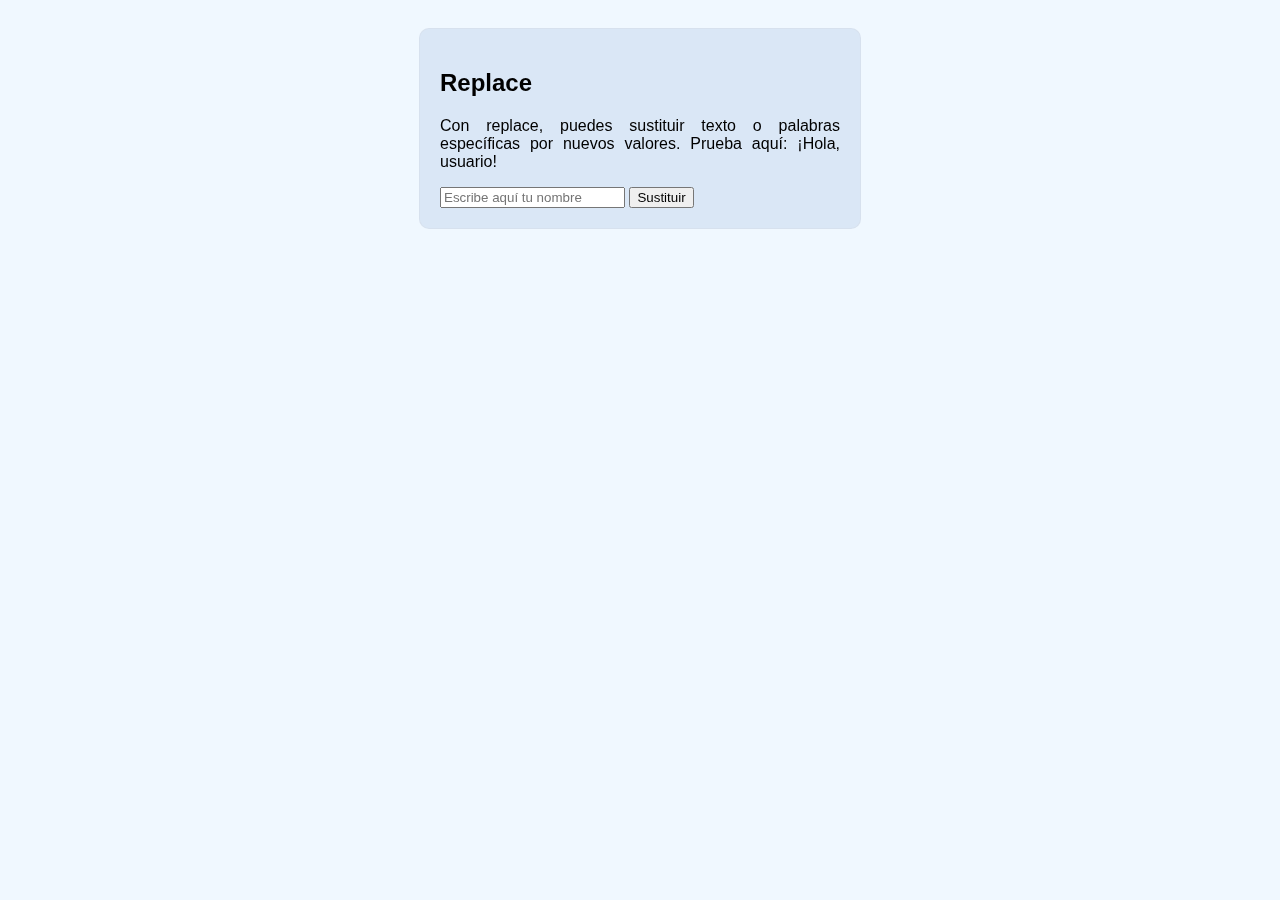
==== Alejandro/index.html @ 1c9c6162 "Ejercicio replace" ====
<!DOCTYPE html>
<html lang="es">
<head>
    <meta charset="UTF-8">
    <meta name="viewport" content="width=device-width, initial-scale=1.0">
    <title>Alejandro A. - Objeto String</title>
    <style>
        body {
            display: flex;
            justify-content: center;
            align-items: center;
            font-family: Arial;
            background-color: aliceblue;
        }
        .recuadro{
            text-align: justify;
            border: 1.5px solid rgba(209, 213, 219, 0.3);
            border-radius: 10px;
            padding: 20px;
            max-width: 400px;
            margin: 20px auto;
            background: rgba(97, 135, 192, 0.15);
            -webkit-backdrop-filter: blur(5px);
            backdrop-filter: blur(5px);
        }
    </style>
</head>
<body>
    <div class="recuadro">
        <h2>Replace</h2>
        <p id="string1">Con replace, puedes sustituir texto o palabras específicas por nuevos valores. Prueba aquí: ¡Hola, usuario!</p>
        <input type="text" id="nombre" placeholder="Escribe aquí tu nombre">
        <button onclick="replace()">Sustituir</button>
    </div>
    <script>
        function replace(){
            let texto = document.getElementById("string1").innerHTML; 
            let nombreUsuario = document.getElementById("nombre");
            document.getElementById("string1").innerHTML = string1.replace("usuario", nombreUsuario);
        }
    </script>
</body>
</html>
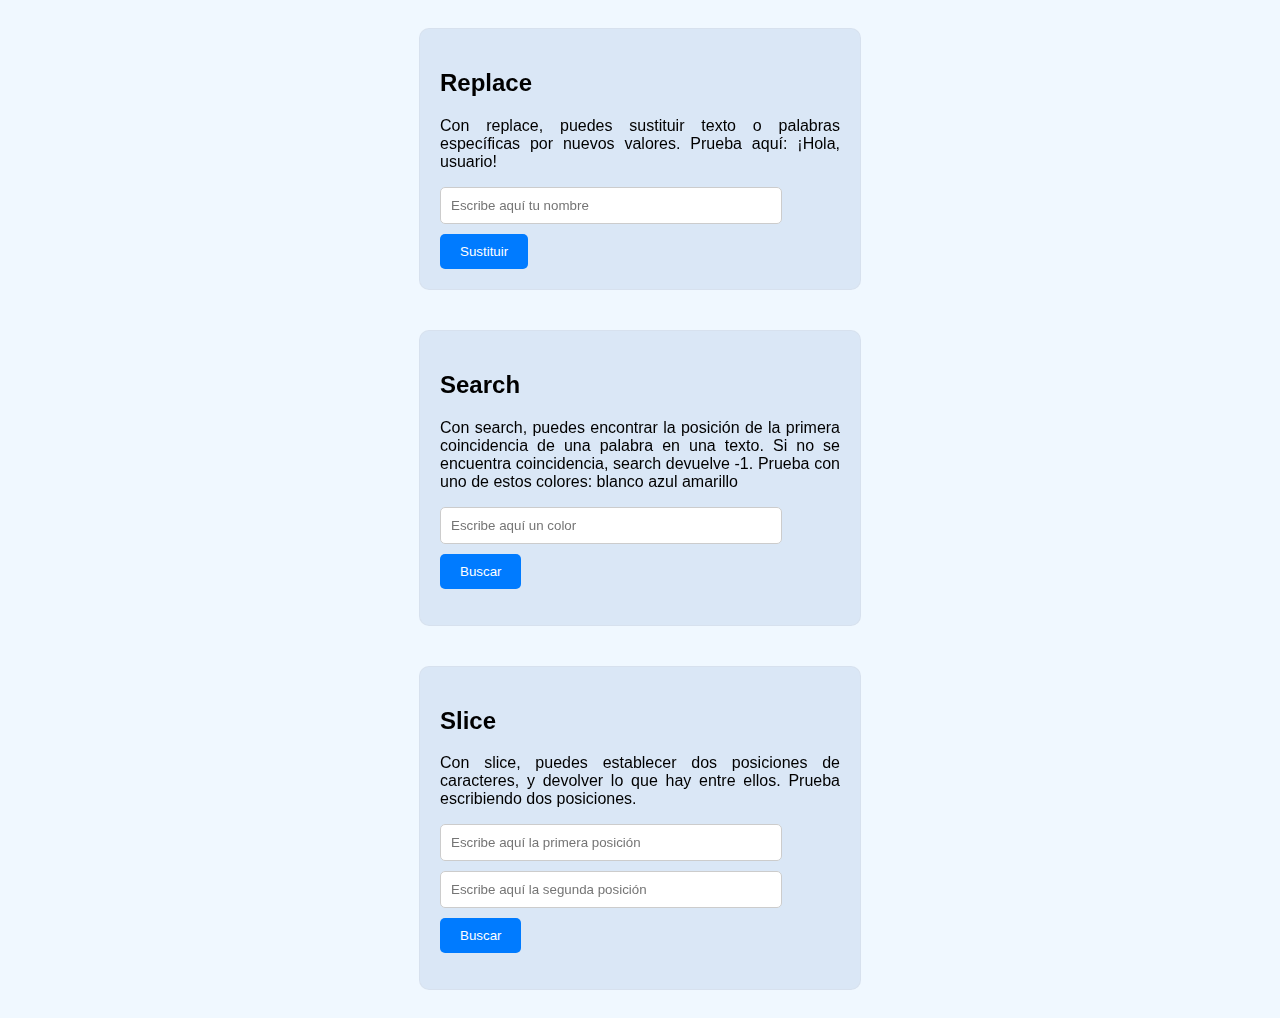
==== commit 83399fec: "Ejercicios terminados" ====
--- a/Alejandro/index.html
+++ b/Alejandro/index.html
@@ -6,7 +6,7 @@
     <title>Alejandro A. - Objeto String</title>
     <style>
         body {
-            display: flex;
+            display: grid;
             justify-content: center;
             align-items: center;
             font-family: Arial;
@@ -23,6 +23,23 @@
             -webkit-backdrop-filter: blur(5px);
             backdrop-filter: blur(5px);
         }
+
+        button {
+            background-color: #007bff;
+            color: #fff;
+            padding: 10px 20px;
+            border: none;
+            border-radius: 5px;
+            cursor: pointer;
+        }
+
+            input[type="text"] {
+            padding: 10px;
+            margin-bottom: 10px;
+            border: 1px solid #ccc;
+            border-radius: 5px;
+            width: 80%;
+        }
     </style>
 </head>
 <body>
@@ -30,13 +47,54 @@
         <h2>Replace</h2>
         <p id="string1">Con replace, puedes sustituir texto o palabras específicas por nuevos valores. Prueba aquí: ¡Hola, usuario!</p>
         <input type="text" id="nombre" placeholder="Escribe aquí tu nombre">
+        <input type="hidden" id="nuevoNombre">
         <button onclick="replace()">Sustituir</button>
+    </div>
+    <div class="recuadro">
+        <h2>Search</h2>
+        <p id="string2">Con search, puedes encontrar la posición de la primera coincidencia de una palabra en una texto. Si no se encuentra coincidencia, search devuelve -1. Prueba con uno de estos colores: blanco azul amarillo</p>
+        <input type="text" id="palabraBuscada" placeholder="Escribe aquí un color">
+        <button onclick="search()">Buscar</button>
+        <p id="resultado"></p>
+    </div>
+    <div class="recuadro">
+        <h2>Slice</h2>
+        <p id="string3">Con slice, puedes establecer dos posiciones de caracteres, y devolver lo que hay entre ellos. Prueba escribiendo dos posiciones.</p>
+        <input type="text" id="primeraPosicion" placeholder="Escribe aquí la primera posición">
+        <input type="text" id="segundaPosicion" placeholder="Escribe aquí la segunda posición">
+        <button onclick="slice()">Buscar</button>
+        <p id="resultadoSlice"></p>
     </div>
     <script>
         function replace(){
-            let texto = document.getElementById("string1").innerHTML; 
-            let nombreUsuario = document.getElementById("nombre");
-            document.getElementById("string1").innerHTML = string1.replace("usuario", nombreUsuario);
+            let texto = document.getElementById("string1"); 
+            let nombreUsuario = document.getElementById("nombre").value;
+            let nuevoNombre = document.getElementById("nuevoNombre").value;
+            if(nuevoNombre == ""){
+                texto.textContent = texto.textContent.replace("usuario", nombreUsuario);
+            }else{
+                texto.textContent = texto.textContent.replace(nuevoNombre, nombreUsuario);
+            }
+            document.getElementById("nuevoNombre").value = nombreUsuario;
+        }
+
+        function search(){
+            let texto = document.getElementById("string2"); 
+            let palabraBuscada = document.getElementById("palabraBuscada").value;
+            document.getElementById("resultado").innerHTML = texto.textContent.search(palabraBuscada);
+        }
+
+        function slice(){
+            let texto = document.getElementById("string3"); 
+            let primeraPosicion = parseInt(document.getElementById("primeraPosicion").value);
+            let segundaPosicion = parseInt(document.getElementById("segundaPosicion").value);
+            if(isNaN(primeraPosicion) || isNaN(segundaPosicion)){
+                document.getElementById("resultadoSlice").innerHTML = "Los valores deben ser numéricos.";
+            }else if(primeraPosicion >= segundaPosicion){
+                document.getElementById("resultadoSlice").innerHTML = "La primera posición debe ser menor que la segunda."
+            }else{
+                document.getElementById("resultadoSlice").innerHTML = texto.textContent.slice(primeraPosicion, segundaPosicion);
+            }
         }
     </script>
 </body>
